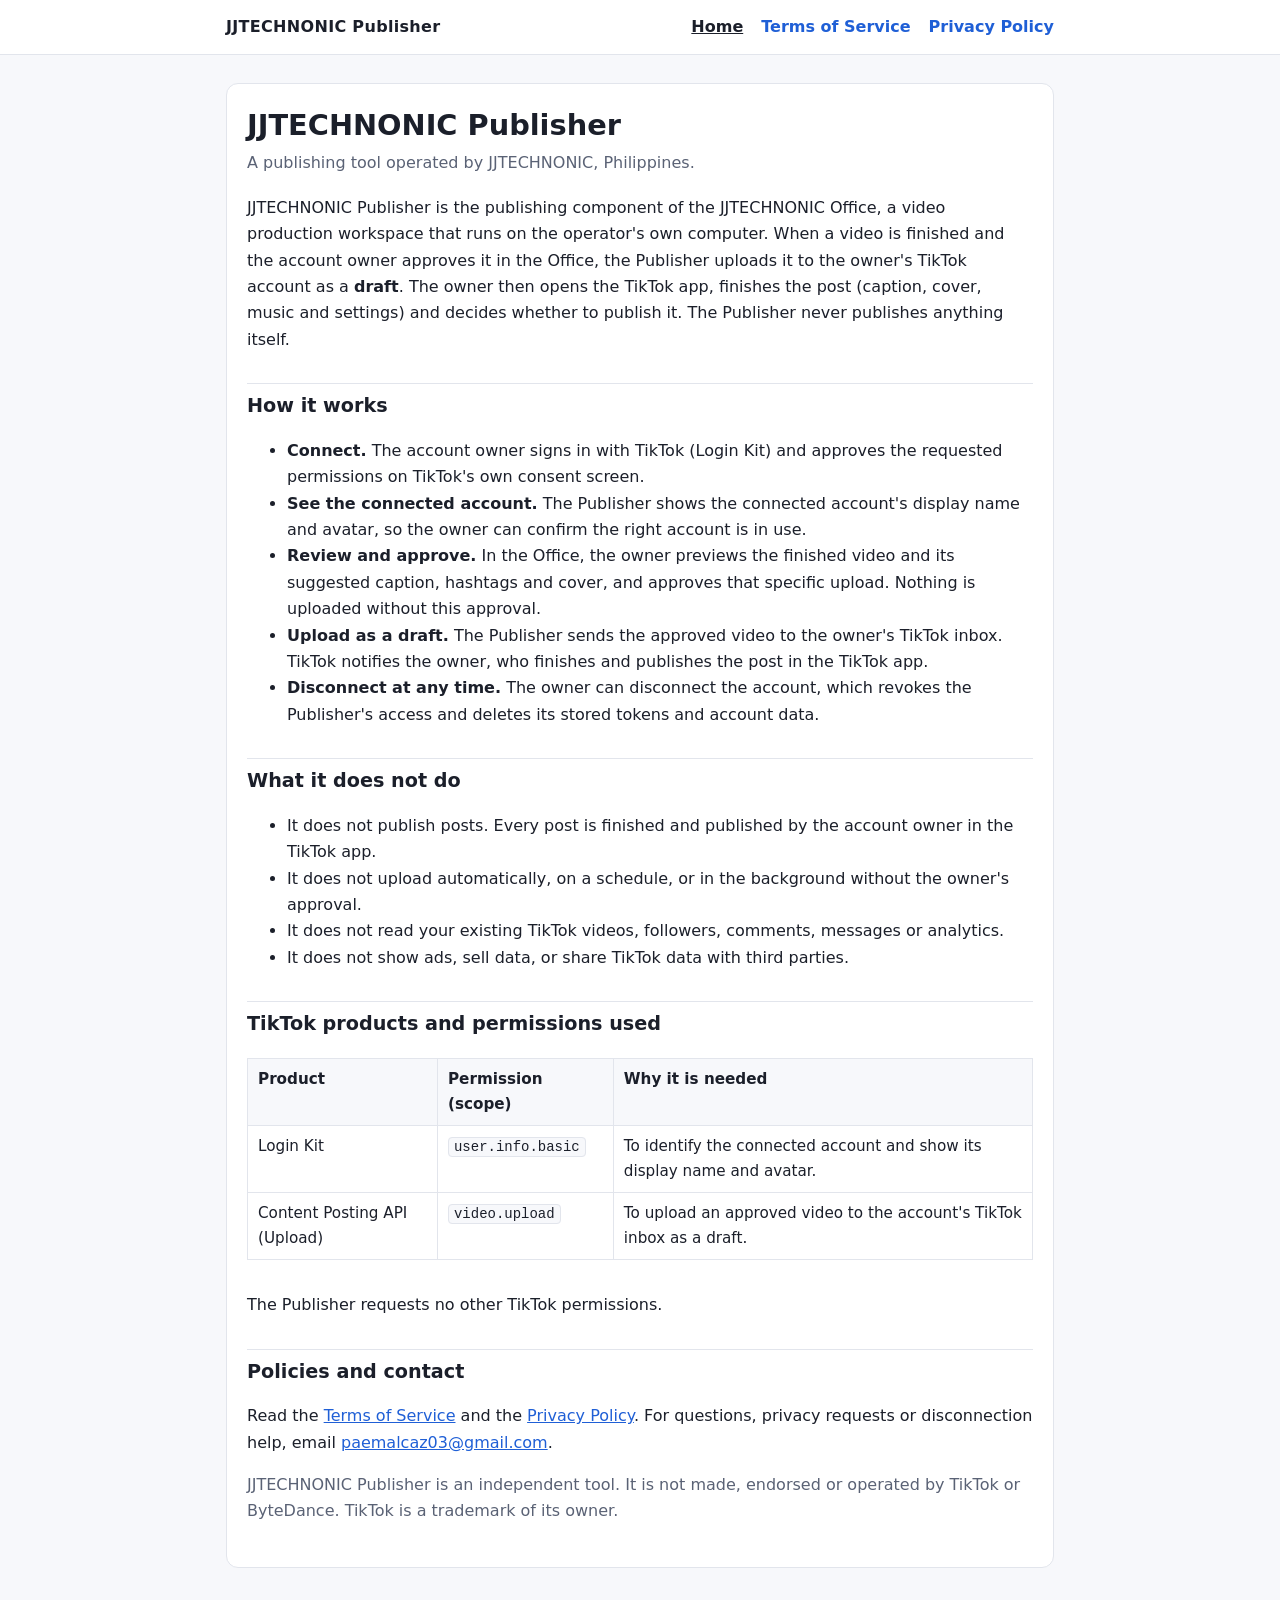
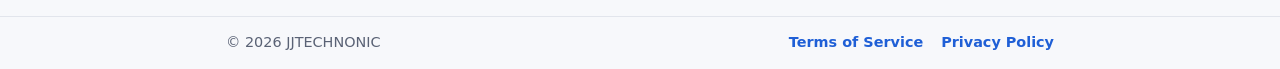
==== index.html @ 765ec0ec "TikTok Publisher policy website" ====
<!doctype html>
<html lang="en">
<head>
<meta charset="utf-8">
<meta name="viewport" content="width=device-width, initial-scale=1">
<title>JJTECHNONIC Publisher</title>
<meta name="description" content="JJTECHNONIC Publisher sends approved videos from the JJTECHNONIC Office to the owner's TikTok account as drafts. The owner reviews and publishes each post in the TikTok app.">
<link rel="stylesheet" href="styles.css">
</head>
<body>
<header class="site">
  <div class="bar">
    <a class="brand" href="index.html">JJTECHNONIC Publisher</a>
    <nav class="links" aria-label="Site">
      <a href="index.html" aria-current="page">Home</a>
      <a href="terms.html">Terms of Service</a>
      <a href="privacy.html">Privacy Policy</a>
    </nav>
  </div>
</header>

<main>
  <div class="card">
    <h1>JJTECHNONIC Publisher</h1>
    <p class="meta">A publishing tool operated by JJTECHNONIC, Philippines.</p>

    <p>JJTECHNONIC Publisher is the publishing component of the JJTECHNONIC Office, a video production workspace that runs on the operator's own computer. When a video is finished and the account owner approves it in the Office, the Publisher uploads it to the owner's TikTok account as a <strong>draft</strong>. The owner then opens the TikTok app, finishes the post (caption, cover, music and settings) and decides whether to publish it. The Publisher never publishes anything itself.</p>

    <h2>How it works</h2>
    <ul>
      <li><strong>Connect.</strong> The account owner signs in with TikTok (Login Kit) and approves the requested permissions on TikTok's own consent screen.</li>
      <li><strong>See the connected account.</strong> The Publisher shows the connected account's display name and avatar, so the owner can confirm the right account is in use.</li>
      <li><strong>Review and approve.</strong> In the Office, the owner previews the finished video and its suggested caption, hashtags and cover, and approves that specific upload. Nothing is uploaded without this approval.</li>
      <li><strong>Upload as a draft.</strong> The Publisher sends the approved video to the owner's TikTok inbox. TikTok notifies the owner, who finishes and publishes the post in the TikTok app.</li>
      <li><strong>Disconnect at any time.</strong> The owner can disconnect the account, which revokes the Publisher's access and deletes its stored tokens and account data.</li>
    </ul>

    <h2>What it does not do</h2>
    <ul>
      <li>It does not publish posts. Every post is finished and published by the account owner in the TikTok app.</li>
      <li>It does not upload automatically, on a schedule, or in the background without the owner's approval.</li>
      <li>It does not read your existing TikTok videos, followers, comments, messages or analytics.</li>
      <li>It does not show ads, sell data, or share TikTok data with third parties.</li>
    </ul>

    <h2>TikTok products and permissions used</h2>
    <div class="table-wrap">
    <table>
      <tr><th>Product</th><th>Permission (scope)</th><th>Why it is needed</th></tr>
      <tr><td>Login Kit</td><td><code>user.info.basic</code></td><td>To identify the connected account and show its display name and avatar.</td></tr>
      <tr><td>Content Posting API (Upload)</td><td><code>video.upload</code></td><td>To upload an approved video to the account's TikTok inbox as a draft.</td></tr>
    </table>
    </div>
    <p>The Publisher requests no other TikTok permissions.</p>

    <h2>Policies and contact</h2>
    <p>Read the <a href="terms.html">Terms of Service</a> and the <a href="privacy.html">Privacy Policy</a>. For questions, privacy requests or disconnection help, email <a href="mailto:paemalcaz03@gmail.com">paemalcaz03@gmail.com</a>.</p>

    <p class="meta">JJTECHNONIC Publisher is an independent tool. It is not made, endorsed or operated by TikTok or ByteDance. TikTok is a trademark of its owner.</p>
  </div>
</main>

<footer class="site">
  <div class="bar">
    <span>&copy; 2026 JJTECHNONIC</span>
    <nav class="links" aria-label="Legal">
      <a href="terms.html">Terms of Service</a>
      <a href="privacy.html">Privacy Policy</a>
    </nav>
  </div>
</footer>
</body>
</html>
---- styles.css ----
:root {
  --bg: #f7f8fb;
  --surface: #ffffff;
  --text: #1b1f2a;
  --muted: #5a6275;
  --line: #e2e5ec;
  --accent: #1f5fd6;
  --note-bg: #fff7e0;
  --note-line: #e8c766;
}
@media (prefers-color-scheme: dark) {
  :root {
    --bg: #0f1218;
    --surface: #171b24;
    --text: #e8ebf2;
    --muted: #a3abbd;
    --line: #2a3040;
    --accent: #7aa7ff;
    --note-bg: #2a2410;
    --note-line: #6b5a1e;
  }
}
* { box-sizing: border-box; }
html { -webkit-text-size-adjust: 100%; }
body {
  margin: 0;
  background: var(--bg);
  color: var(--text);
  font: 16px/1.65 system-ui, -apple-system, "Segoe UI", Roboto, Arial, sans-serif;
}
a { color: var(--accent); }
header.site {
  background: var(--surface);
  border-bottom: 1px solid var(--line);
}
.bar {
  max-width: 860px;
  margin: 0 auto;
  padding: 14px 16px;
  display: flex;
  flex-wrap: wrap;
  gap: 8px 20px;
  align-items: center;
  justify-content: space-between;
}
.brand { font-weight: 700; letter-spacing: .02em; color: var(--text); text-decoration: none; }
nav.links { display: flex; flex-wrap: wrap; gap: 6px 18px; }
nav.links a { text-decoration: none; font-weight: 600; }
nav.links a[aria-current="page"] { color: var(--text); text-decoration: underline; }
main {
  max-width: 860px;
  margin: 0 auto;
  padding: 28px 16px 48px;
}
.card {
  background: var(--surface);
  border: 1px solid var(--line);
  border-radius: 12px;
  padding: 24px 20px;
}
h1 { font-size: 1.8rem; line-height: 1.25; margin: 0 0 6px; }
h2 { font-size: 1.2rem; margin: 30px 0 8px; padding-top: 6px; border-top: 1px solid var(--line); }
h3 { font-size: 1rem; margin: 18px 0 6px; }
.meta { color: var(--muted); margin: 0 0 18px; }
table { width: 100%; border-collapse: collapse; margin: 10px 0 16px; font-size: .95rem; }
th, td { text-align: left; vertical-align: top; padding: 8px 10px; border: 1px solid var(--line); }
th { background: var(--bg); }
.table-wrap { overflow-x: auto; }
code { font-size: .92em; background: var(--bg); padding: 1px 5px; border-radius: 4px; border: 1px solid var(--line); }
.note {
  background: var(--note-bg);
  border: 1px solid var(--note-line);
  border-radius: 8px;
  padding: 12px 14px;
  margin: 16px 0;
}
footer.site {
  border-top: 1px solid var(--line);
  color: var(--muted);
  font-size: .9rem;
}
footer.site .bar { justify-content: space-between; }
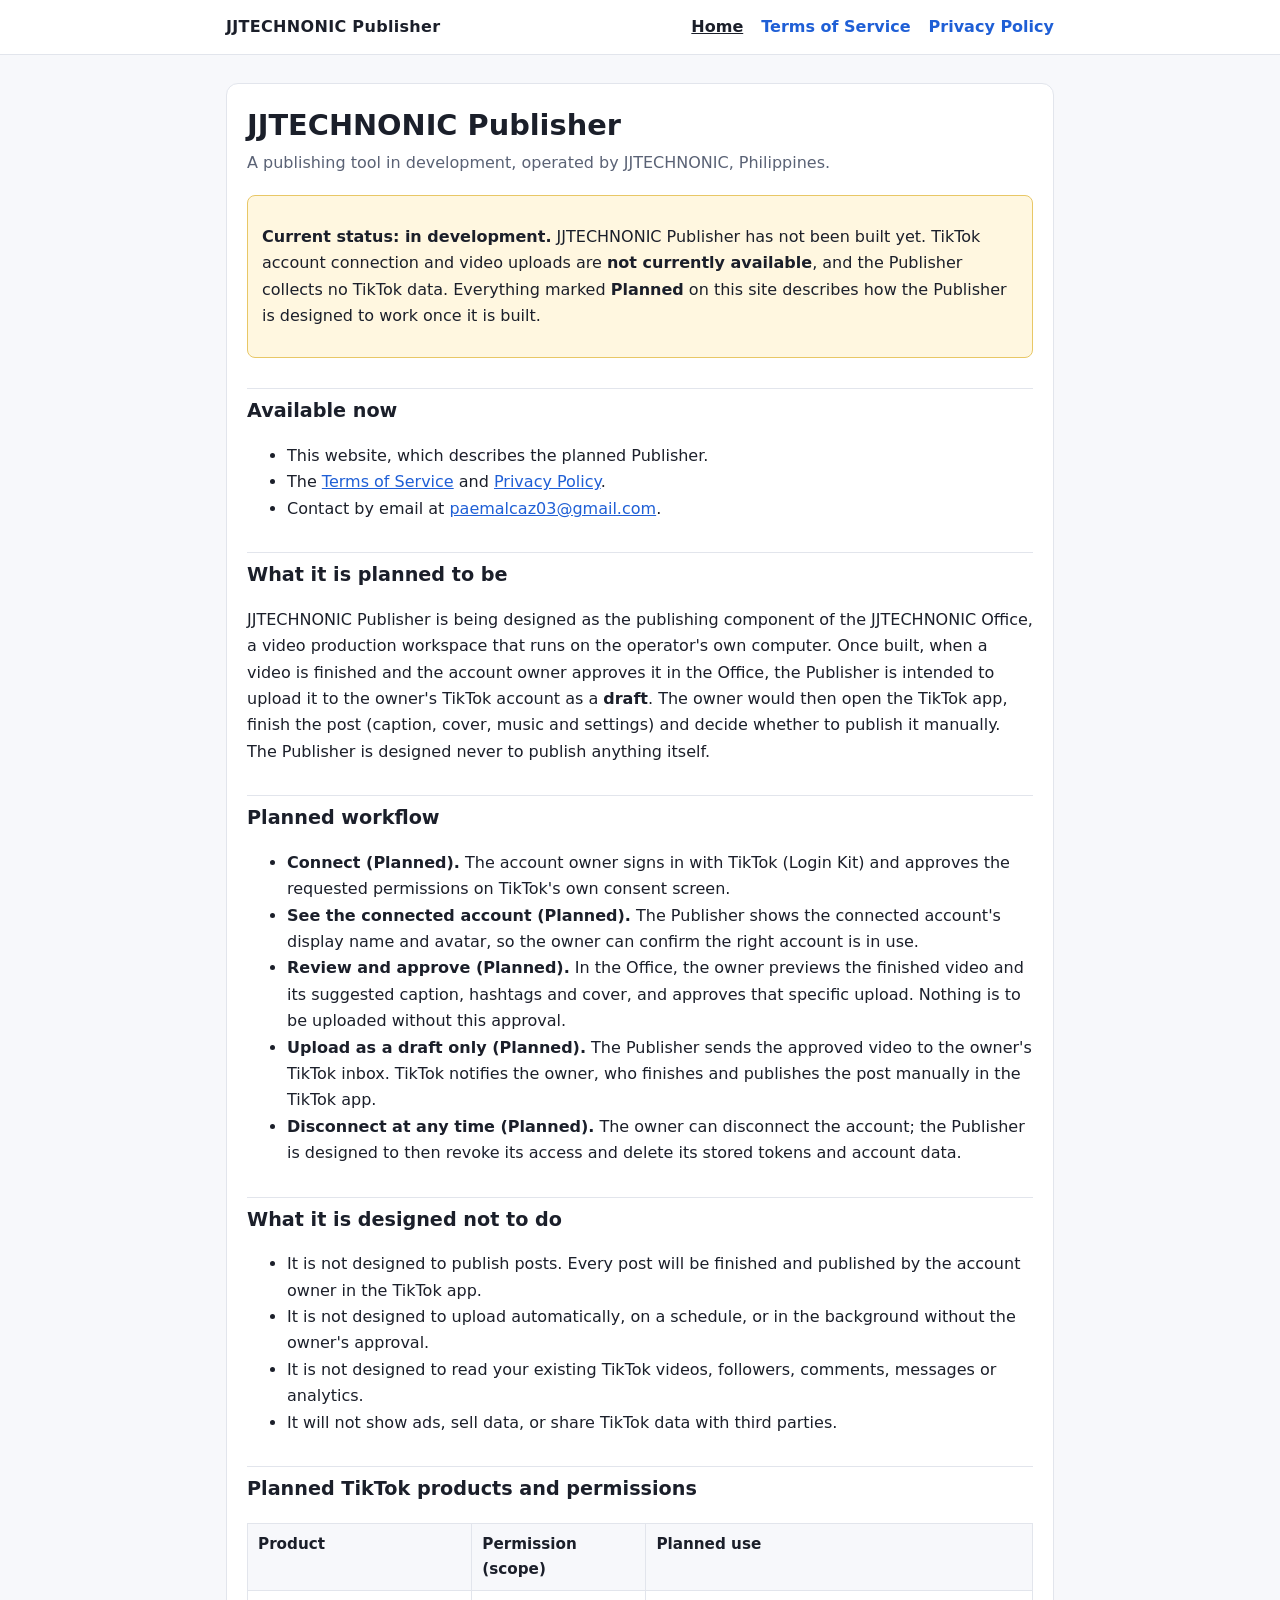
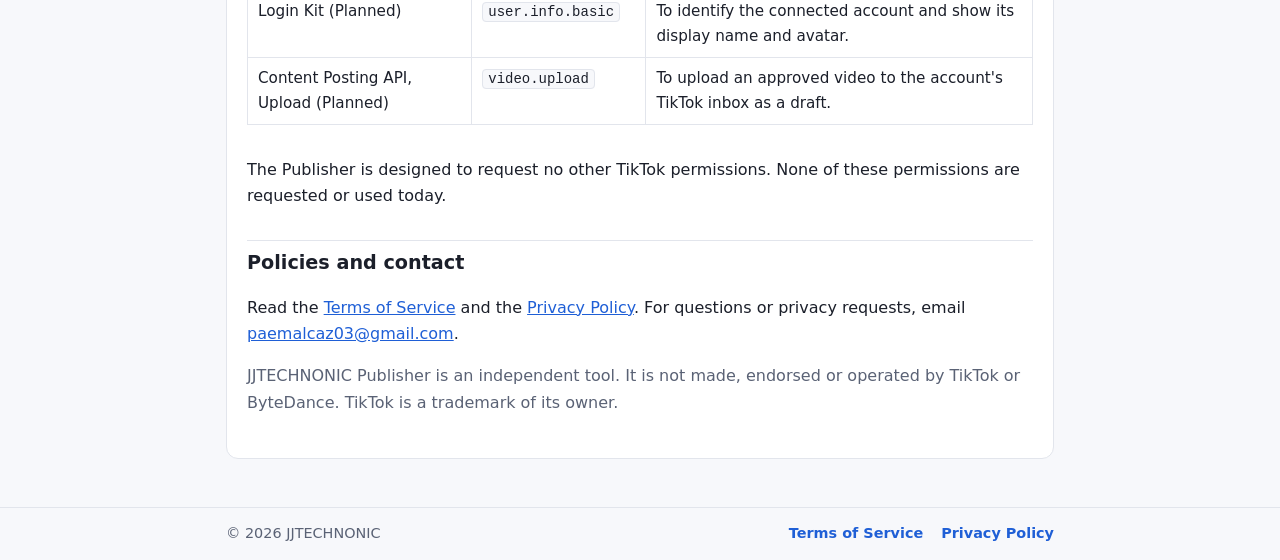
==== commit 915518b5: "Update Publisher policy pages to development status" ====
--- a/index.html
+++ b/index.html
@@ -4,7 +4,7 @@
 <meta charset="utf-8">
 <meta name="viewport" content="width=device-width, initial-scale=1">
 <title>JJTECHNONIC Publisher</title>
-<meta name="description" content="JJTECHNONIC Publisher sends approved videos from the JJTECHNONIC Office to the owner's TikTok account as drafts. The owner reviews and publishes each post in the TikTok app.">
+<meta name="description" content="JJTECHNONIC Publisher is a planned tool, not built yet, for uploading owner-approved videos from the JJTECHNONIC Office to the owner's TikTok account as drafts. TikTok connection and uploads are not currently available.">
 <link rel="stylesheet" href="styles.css">
 </head>
 <body>
@@ -22,39 +22,51 @@
 <main>
   <div class="card">
     <h1>JJTECHNONIC Publisher</h1>
-    <p class="meta">A publishing tool operated by JJTECHNONIC, Philippines.</p>
+    <p class="meta">A publishing tool in development, operated by JJTECHNONIC, Philippines.</p>
 
-    <p>JJTECHNONIC Publisher is the publishing component of the JJTECHNONIC Office, a video production workspace that runs on the operator's own computer. When a video is finished and the account owner approves it in the Office, the Publisher uploads it to the owner's TikTok account as a <strong>draft</strong>. The owner then opens the TikTok app, finishes the post (caption, cover, music and settings) and decides whether to publish it. The Publisher never publishes anything itself.</p>
+    <div class="note">
+      <p><strong>Current status: in development.</strong> JJTECHNONIC Publisher has not been built yet. TikTok account connection and video uploads are <strong>not currently available</strong>, and the Publisher collects no TikTok data. Everything marked <strong>Planned</strong> on this site describes how the Publisher is designed to work once it is built.</p>
+    </div>
 
-    <h2>How it works</h2>
+    <h2>Available now</h2>
     <ul>
-      <li><strong>Connect.</strong> The account owner signs in with TikTok (Login Kit) and approves the requested permissions on TikTok's own consent screen.</li>
-      <li><strong>See the connected account.</strong> The Publisher shows the connected account's display name and avatar, so the owner can confirm the right account is in use.</li>
-      <li><strong>Review and approve.</strong> In the Office, the owner previews the finished video and its suggested caption, hashtags and cover, and approves that specific upload. Nothing is uploaded without this approval.</li>
-      <li><strong>Upload as a draft.</strong> The Publisher sends the approved video to the owner's TikTok inbox. TikTok notifies the owner, who finishes and publishes the post in the TikTok app.</li>
-      <li><strong>Disconnect at any time.</strong> The owner can disconnect the account, which revokes the Publisher's access and deletes its stored tokens and account data.</li>
+      <li>This website, which describes the planned Publisher.</li>
+      <li>The <a href="terms.html">Terms of Service</a> and <a href="privacy.html">Privacy Policy</a>.</li>
+      <li>Contact by email at <a href="mailto:paemalcaz03@gmail.com">paemalcaz03@gmail.com</a>.</li>
     </ul>
 
-    <h2>What it does not do</h2>
+    <h2>What it is planned to be</h2>
+    <p>JJTECHNONIC Publisher is being designed as the publishing component of the JJTECHNONIC Office, a video production workspace that runs on the operator's own computer. Once built, when a video is finished and the account owner approves it in the Office, the Publisher is intended to upload it to the owner's TikTok account as a <strong>draft</strong>. The owner would then open the TikTok app, finish the post (caption, cover, music and settings) and decide whether to publish it manually. The Publisher is designed never to publish anything itself.</p>
+
+    <h2>Planned workflow</h2>
     <ul>
-      <li>It does not publish posts. Every post is finished and published by the account owner in the TikTok app.</li>
-      <li>It does not upload automatically, on a schedule, or in the background without the owner's approval.</li>
-      <li>It does not read your existing TikTok videos, followers, comments, messages or analytics.</li>
-      <li>It does not show ads, sell data, or share TikTok data with third parties.</li>
+      <li><strong>Connect (Planned).</strong> The account owner signs in with TikTok (Login Kit) and approves the requested permissions on TikTok's own consent screen.</li>
+      <li><strong>See the connected account (Planned).</strong> The Publisher shows the connected account's display name and avatar, so the owner can confirm the right account is in use.</li>
+      <li><strong>Review and approve (Planned).</strong> In the Office, the owner previews the finished video and its suggested caption, hashtags and cover, and approves that specific upload. Nothing is to be uploaded without this approval.</li>
+      <li><strong>Upload as a draft only (Planned).</strong> The Publisher sends the approved video to the owner's TikTok inbox. TikTok notifies the owner, who finishes and publishes the post manually in the TikTok app.</li>
+      <li><strong>Disconnect at any time (Planned).</strong> The owner can disconnect the account; the Publisher is designed to then revoke its access and delete its stored tokens and account data.</li>
     </ul>
 
-    <h2>TikTok products and permissions used</h2>
+    <h2>What it is designed not to do</h2>
+    <ul>
+      <li>It is not designed to publish posts. Every post will be finished and published by the account owner in the TikTok app.</li>
+      <li>It is not designed to upload automatically, on a schedule, or in the background without the owner's approval.</li>
+      <li>It is not designed to read your existing TikTok videos, followers, comments, messages or analytics.</li>
+      <li>It will not show ads, sell data, or share TikTok data with third parties.</li>
+    </ul>
+
+    <h2>Planned TikTok products and permissions</h2>
     <div class="table-wrap">
     <table>
-      <tr><th>Product</th><th>Permission (scope)</th><th>Why it is needed</th></tr>
-      <tr><td>Login Kit</td><td><code>user.info.basic</code></td><td>To identify the connected account and show its display name and avatar.</td></tr>
-      <tr><td>Content Posting API (Upload)</td><td><code>video.upload</code></td><td>To upload an approved video to the account's TikTok inbox as a draft.</td></tr>
+      <tr><th>Product</th><th>Permission (scope)</th><th>Planned use</th></tr>
+      <tr><td>Login Kit (Planned)</td><td><code>user.info.basic</code></td><td>To identify the connected account and show its display name and avatar.</td></tr>
+      <tr><td>Content Posting API, Upload (Planned)</td><td><code>video.upload</code></td><td>To upload an approved video to the account's TikTok inbox as a draft.</td></tr>
     </table>
     </div>
-    <p>The Publisher requests no other TikTok permissions.</p>
+    <p>The Publisher is designed to request no other TikTok permissions. None of these permissions are requested or used today.</p>
 
     <h2>Policies and contact</h2>
-    <p>Read the <a href="terms.html">Terms of Service</a> and the <a href="privacy.html">Privacy Policy</a>. For questions, privacy requests or disconnection help, email <a href="mailto:paemalcaz03@gmail.com">paemalcaz03@gmail.com</a>.</p>
+    <p>Read the <a href="terms.html">Terms of Service</a> and the <a href="privacy.html">Privacy Policy</a>. For questions or privacy requests, email <a href="mailto:paemalcaz03@gmail.com">paemalcaz03@gmail.com</a>.</p>
 
     <p class="meta">JJTECHNONIC Publisher is an independent tool. It is not made, endorsed or operated by TikTok or ByteDance. TikTok is a trademark of its owner.</p>
   </div>
